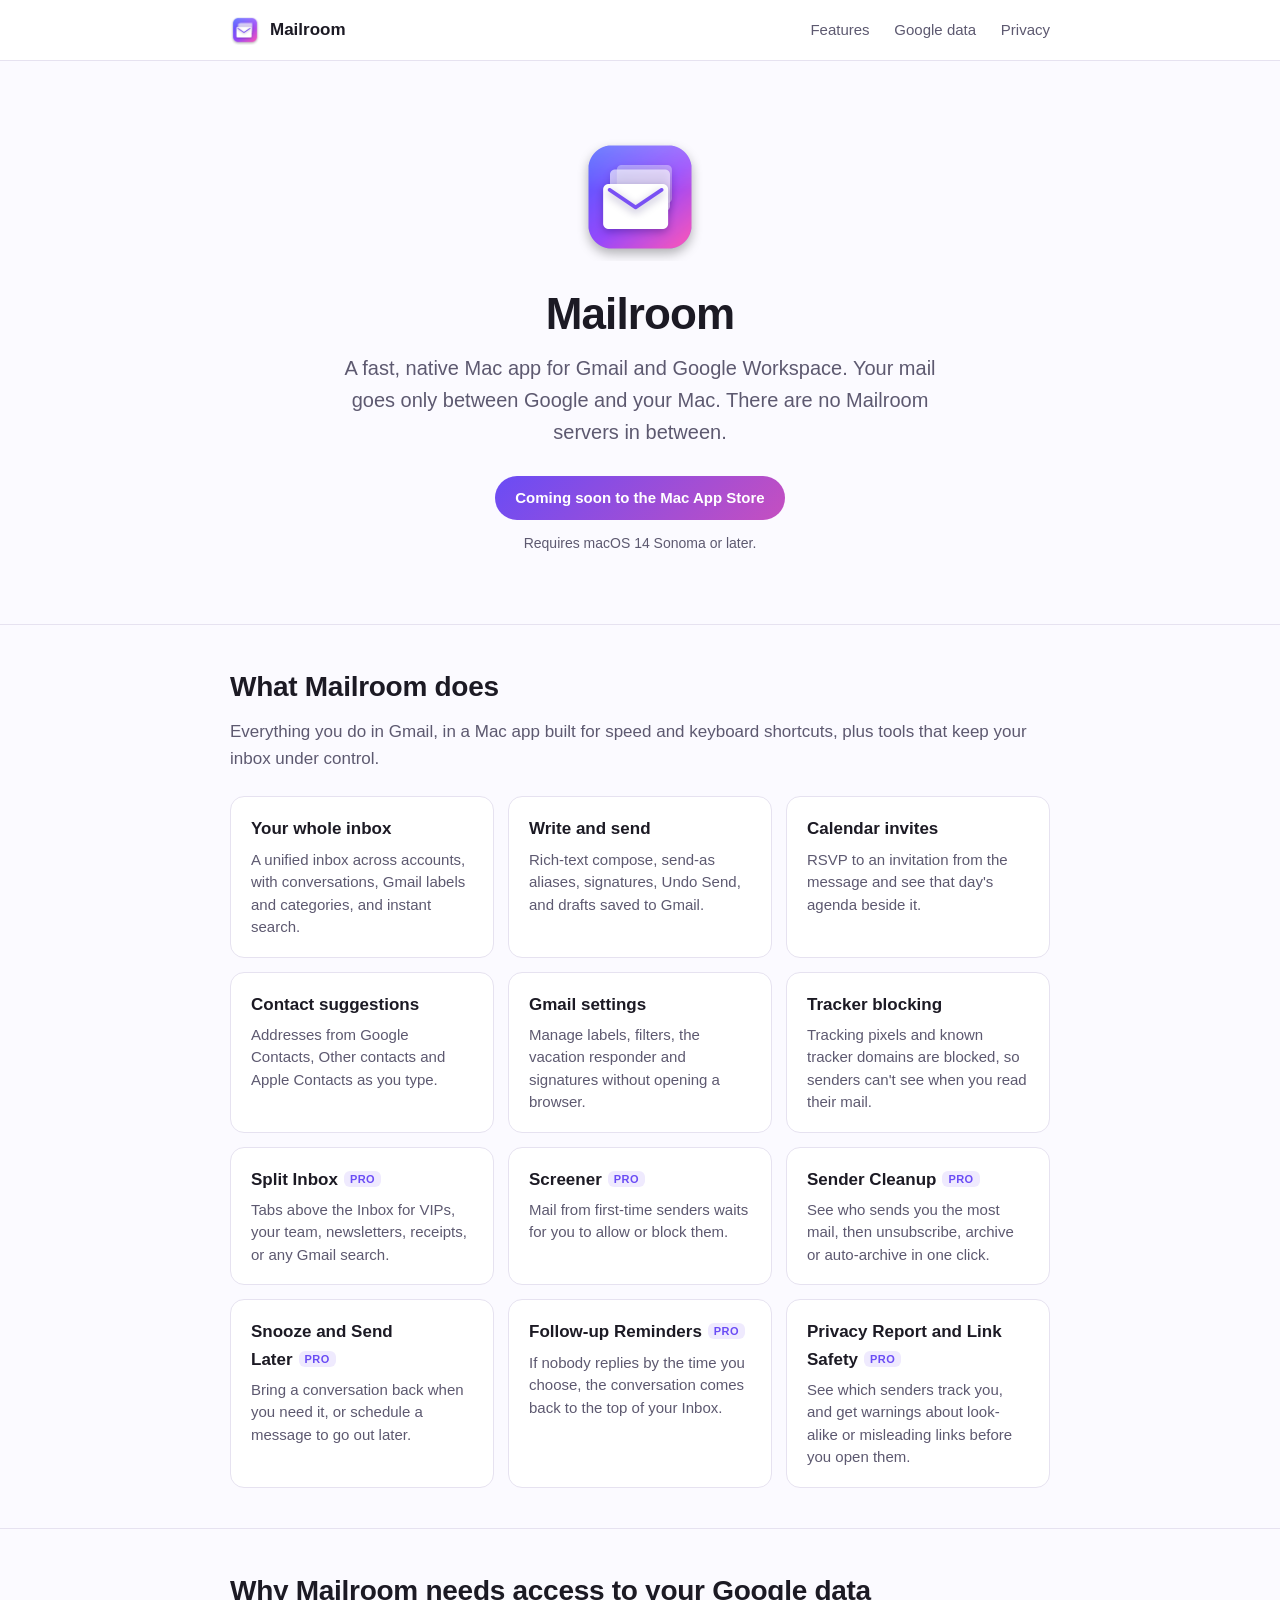
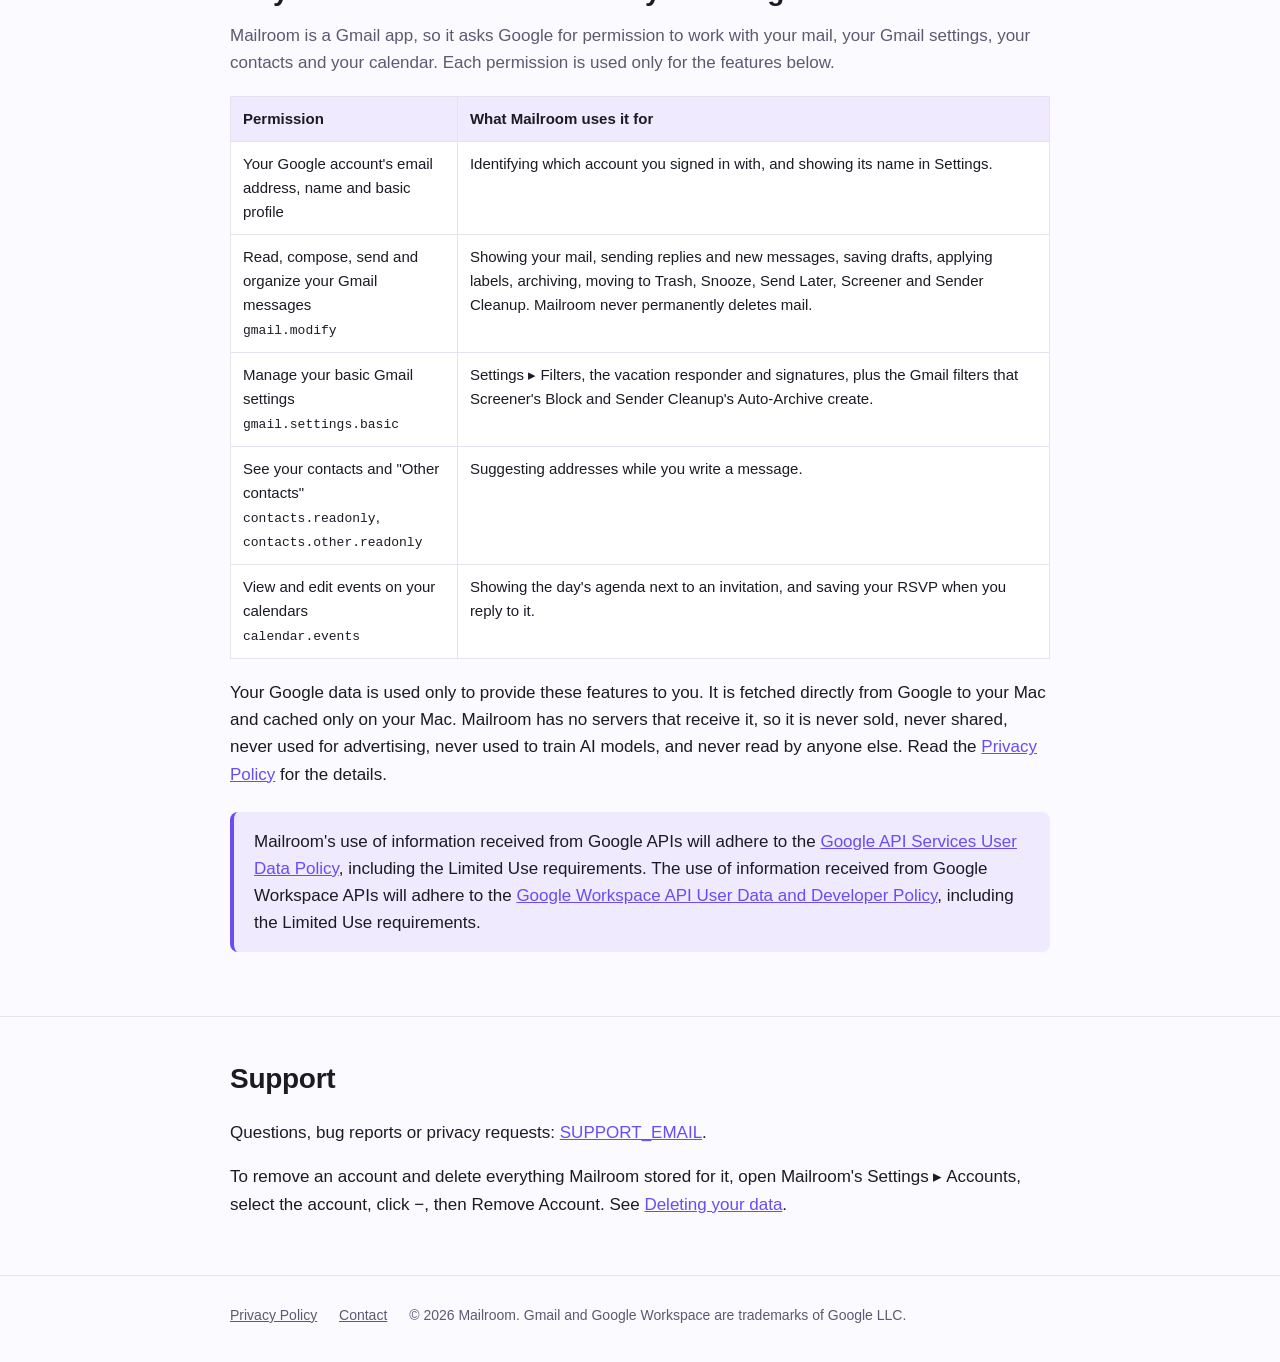
==== index.html @ a1aa576f "Add homepage and privacy policy site for Google verification" ====
<!doctype html>
<html lang="en">
<head>
  <meta charset="utf-8">
  <meta name="viewport" content="width=device-width, initial-scale=1">
  <title>Mailroom — a native Gmail app for Mac</title>
  <meta name="description" content="Mailroom is a fast, native Mac app for Gmail. Your mail goes only between Google and your Mac.">
  <link rel="icon" href="favicon.png">
  <link rel="stylesheet" href="style.css">
</head>
<body>
  <header class="site">
    <div class="wrap">
      <a class="brand" href="./"><img src="icon.png" alt="">Mailroom</a>
      <nav>
        <a href="#features">Features</a>
        <a href="#google-data">Google data</a>
        <a href="privacy.html">Privacy</a>
      </nav>
    </div>
  </header>

  <main>
    <div class="hero wrap">
      <img src="icon.png" alt="Mailroom app icon">
      <h1>Mailroom</h1>
      <p class="lede">A fast, native Mac app for Gmail and Google Workspace. Your mail goes only between Google and your Mac. There are no Mailroom servers in between.</p>
      <span class="badge">Coming soon to the Mac App Store</span>
      <p class="note">Requires macOS 14 Sonoma or later.</p>
    </div>

    <section id="features">
      <div class="wrap">
        <h2>What Mailroom does</h2>
        <p class="intro">Everything you do in Gmail, in a Mac app built for speed and keyboard shortcuts, plus tools that keep your inbox under control.</p>
        <div class="grid">
          <div class="card"><h3>Your whole inbox</h3><p>A unified inbox across accounts, with conversations, Gmail labels and categories, and instant search.</p></div>
          <div class="card"><h3>Write and send</h3><p>Rich-text compose, send-as aliases, signatures, Undo Send, and drafts saved to Gmail.</p></div>
          <div class="card"><h3>Calendar invites</h3><p>RSVP to an invitation from the message and see that day's agenda beside it.</p></div>
          <div class="card"><h3>Contact suggestions</h3><p>Addresses from Google Contacts, Other contacts and Apple Contacts as you type.</p></div>
          <div class="card"><h3>Gmail settings</h3><p>Manage labels, filters, the vacation responder and signatures without opening a browser.</p></div>
          <div class="card"><h3>Tracker blocking</h3><p>Tracking pixels and known tracker domains are blocked, so senders can't see when you read their mail.</p></div>
          <div class="card"><h3>Split Inbox<span class="pro">PRO</span></h3><p>Tabs above the Inbox for VIPs, your team, newsletters, receipts, or any Gmail search.</p></div>
          <div class="card"><h3>Screener<span class="pro">PRO</span></h3><p>Mail from first-time senders waits for you to allow or block them.</p></div>
          <div class="card"><h3>Sender Cleanup<span class="pro">PRO</span></h3><p>See who sends you the most mail, then unsubscribe, archive or auto-archive in one click.</p></div>
          <div class="card"><h3>Snooze and Send Later<span class="pro">PRO</span></h3><p>Bring a conversation back when you need it, or schedule a message to go out later.</p></div>
          <div class="card"><h3>Follow-up Reminders<span class="pro">PRO</span></h3><p>If nobody replies by the time you choose, the conversation comes back to the top of your Inbox.</p></div>
          <div class="card"><h3>Privacy Report and Link Safety<span class="pro">PRO</span></h3><p>See which senders track you, and get warnings about look-alike or misleading links before you open them.</p></div>
        </div>
      </div>
    </section>

    <section id="google-data">
      <div class="wrap">
        <h2>Why Mailroom needs access to your Google data</h2>
        <p class="intro">Mailroom is a Gmail app, so it asks Google for permission to work with your mail, your Gmail settings, your contacts and your calendar. Each permission is used only for the features below.</p>
        <div class="table-wrap">
          <table>
            <thead><tr><th>Permission</th><th>What Mailroom uses it for</th></tr></thead>
            <tbody>
              <tr><td>Your Google account's email address, name and basic profile</td><td>Identifying which account you signed in with, and showing its name in Settings.</td></tr>
              <tr><td>Read, compose, send and organize your Gmail messages<br><code>gmail.modify</code></td><td>Showing your mail, sending replies and new messages, saving drafts, applying labels, archiving, moving to Trash, Snooze, Send Later, Screener and Sender Cleanup. Mailroom never permanently deletes mail.</td></tr>
              <tr><td>Manage your basic Gmail settings<br><code>gmail.settings.basic</code></td><td>Settings ▸ Filters, the vacation responder and signatures, plus the Gmail filters that Screener's Block and Sender Cleanup's Auto-Archive create.</td></tr>
              <tr><td>See your contacts and "Other contacts"<br><code>contacts.readonly</code>, <code>contacts.other.readonly</code></td><td>Suggesting addresses while you write a message.</td></tr>
              <tr><td>View and edit events on your calendars<br><code>calendar.events</code></td><td>Showing the day's agenda next to an invitation, and saving your RSVP when you reply to it.</td></tr>
            </tbody>
          </table>
        </div>
        <p>Your Google data is used only to provide these features to you. It is fetched directly from Google to your Mac and cached only on your Mac. Mailroom has no servers that receive it, so it is never sold, never shared, never used for advertising, never used to train AI models, and never read by anyone else. Read the <a href="privacy.html">Privacy Policy</a> for the details.</p>
        <div class="callout">
          <p>Mailroom's use of information received from Google APIs will adhere to the <a href="https://developers.google.com/terms/api-services-user-data-policy">Google API Services User Data Policy</a>, including the Limited Use requirements. The use of information received from Google Workspace APIs will adhere to the <a href="https://developers.google.com/workspace/workspace-api-user-data-developer-policy">Google Workspace API User Data and Developer Policy</a>, including the Limited Use requirements.</p>
        </div>
      </div>
    </section>

    <section id="support">
      <div class="wrap">
        <h2>Support</h2>
        <p>Questions, bug reports or privacy requests: <a href="mailto:SUPPORT_EMAIL">SUPPORT_EMAIL</a>.</p>
        <p>To remove an account and delete everything Mailroom stored for it, open Mailroom's Settings ▸ Accounts, select the account, click −, then Remove Account. See <a href="privacy.html#deletion">Deleting your data</a>.</p>
      </div>
    </section>
  </main>

  <footer class="site">
    <div class="wrap">
      <a href="privacy.html">Privacy Policy</a>
      <a href="mailto:SUPPORT_EMAIL">Contact</a>
      <span>© 2026 Mailroom. Gmail and Google Workspace are trademarks of Google LLC.</span>
    </div>
  </footer>
</body>
</html>
---- style.css ----
:root {
  --bg: #fbfaff;
  --surface: #ffffff;
  --text: #1c1a24;
  --muted: #5d5970;
  --line: #e6e2f0;
  --accent: #6a4cf5;
  --accent-2: #c54fc0;
  --accent-soft: #efeafe;
  color-scheme: light dark;
}

@media (prefers-color-scheme: dark) {
  :root {
    --bg: #121019;
    --surface: #1b1824;
    --text: #ecebf2;
    --muted: #a8a4b8;
    --line: #2d2a3a;
    --accent: #9c87ff;
    --accent-2: #e07ad9;
    --accent-soft: #241f38;
  }
}

* { box-sizing: border-box; }

body {
  margin: 0;
  background: var(--bg);
  color: var(--text);
  font: 17px/1.6 -apple-system, BlinkMacSystemFont, "SF Pro Text", "Helvetica Neue", Helvetica, Arial, sans-serif;
  -webkit-font-smoothing: antialiased;
}

a { color: var(--accent); }
a:hover { text-decoration-thickness: 2px; }

.wrap { max-width: 860px; margin: 0 auto; padding: 0 20px; }

header.site {
  border-bottom: 1px solid var(--line);
  background: var(--surface);
}
header.site .wrap {
  display: flex;
  align-items: center;
  justify-content: space-between;
  gap: 16px;
  height: 60px;
}
.brand {
  display: flex;
  align-items: center;
  gap: 10px;
  font-weight: 650;
  color: var(--text);
  text-decoration: none;
}
.brand img { width: 30px; height: 30px; }
nav a { color: var(--muted); text-decoration: none; margin-left: 20px; font-size: 15px; }
nav a:hover, nav a[aria-current] { color: var(--text); }

.hero { text-align: center; padding-top: 72px; padding-bottom: 56px; }
.hero img { width: 128px; height: 128px; }
.hero h1 { font-size: 44px; line-height: 1.15; margin: 20px 0 12px; letter-spacing: -0.02em; }
.hero p.lede { font-size: 20px; color: var(--muted); max-width: 600px; margin: 0 auto 28px; }
.badge {
  display: inline-block;
  padding: 10px 20px;
  border-radius: 999px;
  background: linear-gradient(135deg, var(--accent), var(--accent-2));
  color: #fff;
  font-weight: 600;
  font-size: 15px;
}
.hero .note { font-size: 14px; color: var(--muted); margin-top: 12px; }

section { padding: 40px 0; border-top: 1px solid var(--line); }
section h2 { font-size: 28px; margin: 0 0 8px; letter-spacing: -0.01em; }
section > .wrap > p.intro { color: var(--muted); margin-top: 0; }

.grid {
  display: grid;
  grid-template-columns: repeat(auto-fill, minmax(240px, 1fr));
  gap: 14px;
  margin-top: 24px;
}
.card {
  background: var(--surface);
  border: 1px solid var(--line);
  border-radius: 14px;
  padding: 18px 20px;
}
.card h3 { margin: 0 0 6px; font-size: 17px; }
.card p { margin: 0; color: var(--muted); font-size: 15px; line-height: 1.5; }
.pro { font-size: 11px; font-weight: 700; letter-spacing: 0.04em; color: var(--accent); background: var(--accent-soft); border-radius: 6px; padding: 2px 6px; margin-left: 6px; vertical-align: 2px; }

.table-wrap { overflow-x: auto; margin: 20px 0; }
table { border-collapse: collapse; width: 100%; font-size: 15px; background: var(--surface); }
th, td { text-align: left; vertical-align: top; padding: 10px 12px; border: 1px solid var(--line); }
th { background: var(--accent-soft); font-weight: 600; }
td code { font-size: 13px; overflow-wrap: anywhere; }

.callout {
  background: var(--accent-soft);
  border-left: 4px solid var(--accent);
  border-radius: 8px;
  padding: 16px 20px;
  margin: 24px 0;
}
.callout p { margin: 0; }

article.policy { padding: 48px 0 64px; }
article.policy h1 { font-size: 38px; margin: 0 0 4px; letter-spacing: -0.02em; }
article.policy .updated { color: var(--muted); margin-top: 0; }
article.policy h2 { font-size: 23px; margin: 40px 0 8px; }
article.policy h3 { font-size: 18px; margin: 24px 0 6px; }
article.policy li { margin: 6px 0; }

footer.site { border-top: 1px solid var(--line); padding: 28px 0 40px; color: var(--muted); font-size: 14px; }
footer.site a { color: var(--muted); margin-right: 18px; }

@media (max-width: 560px) {
  .hero { padding-top: 48px; padding-bottom: 40px; }
  .hero h1 { font-size: 34px; }
  nav a:not(:last-child) { display: none; }
}
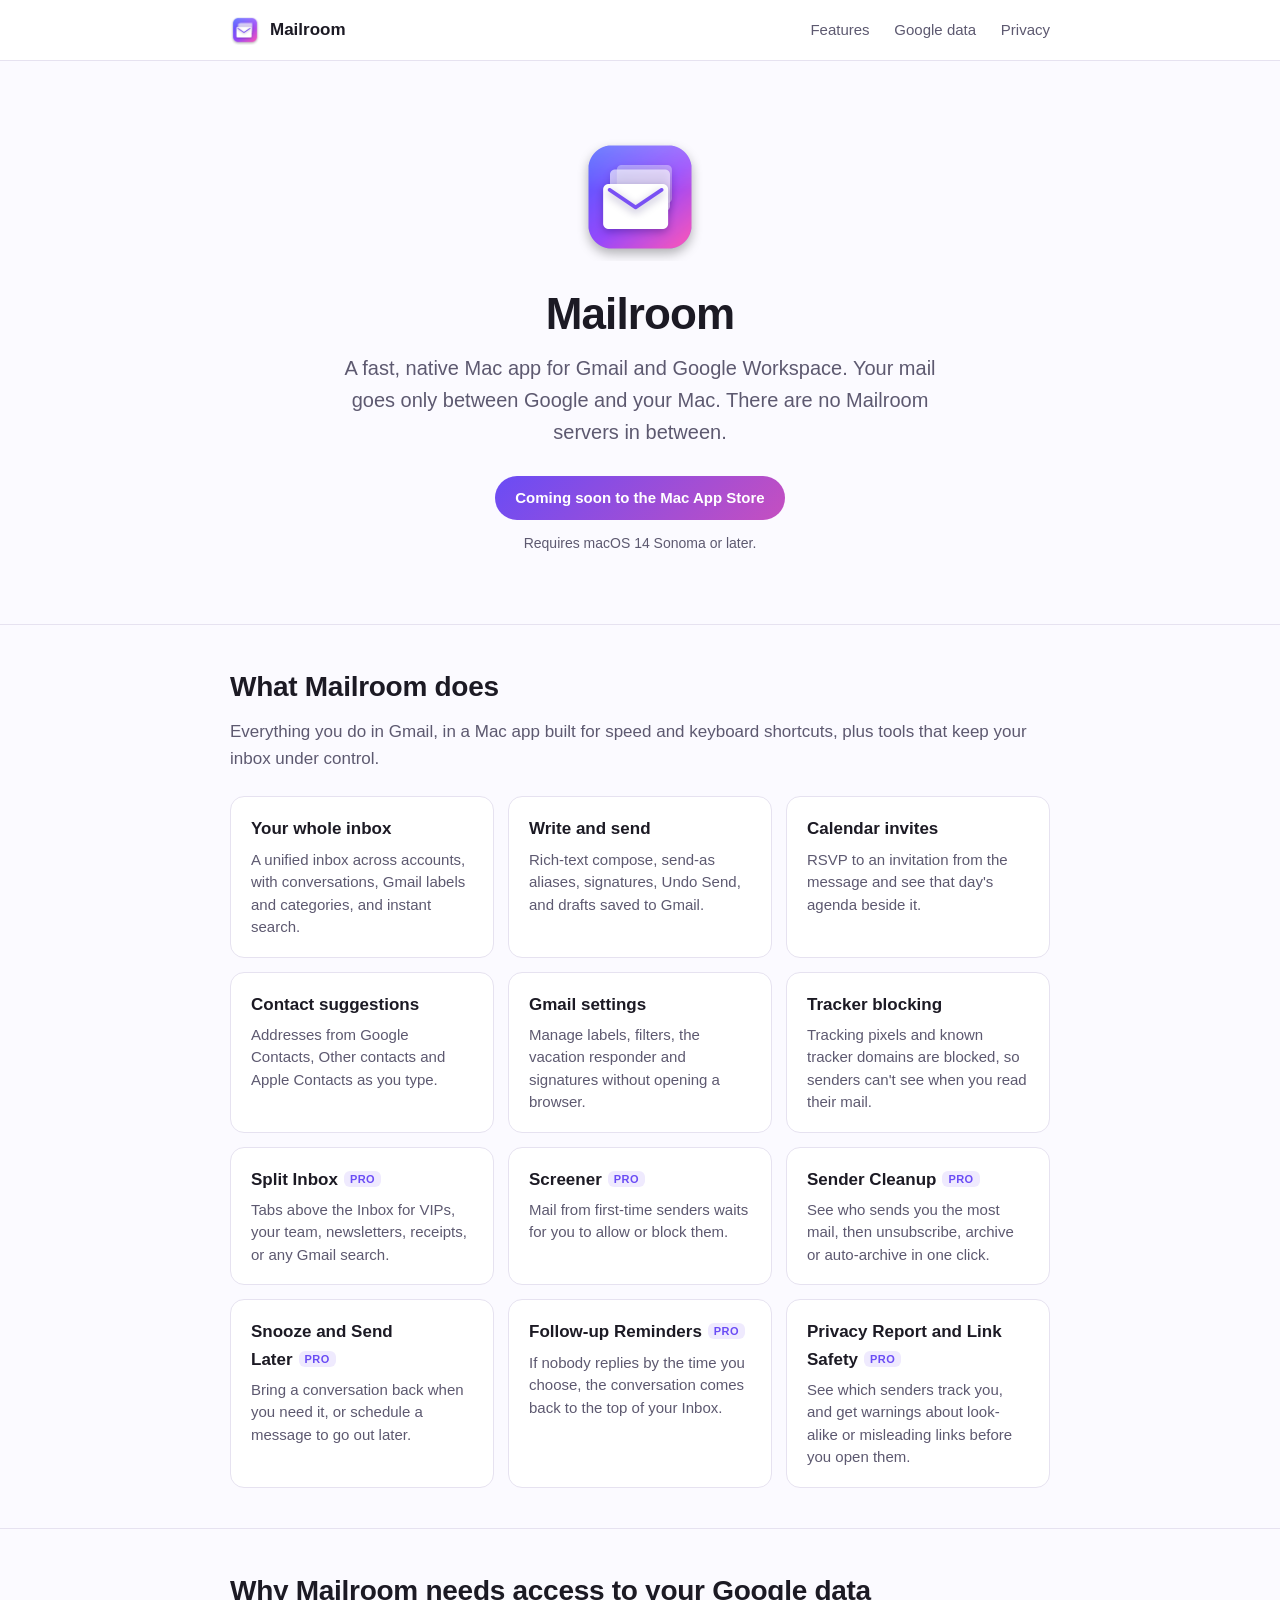
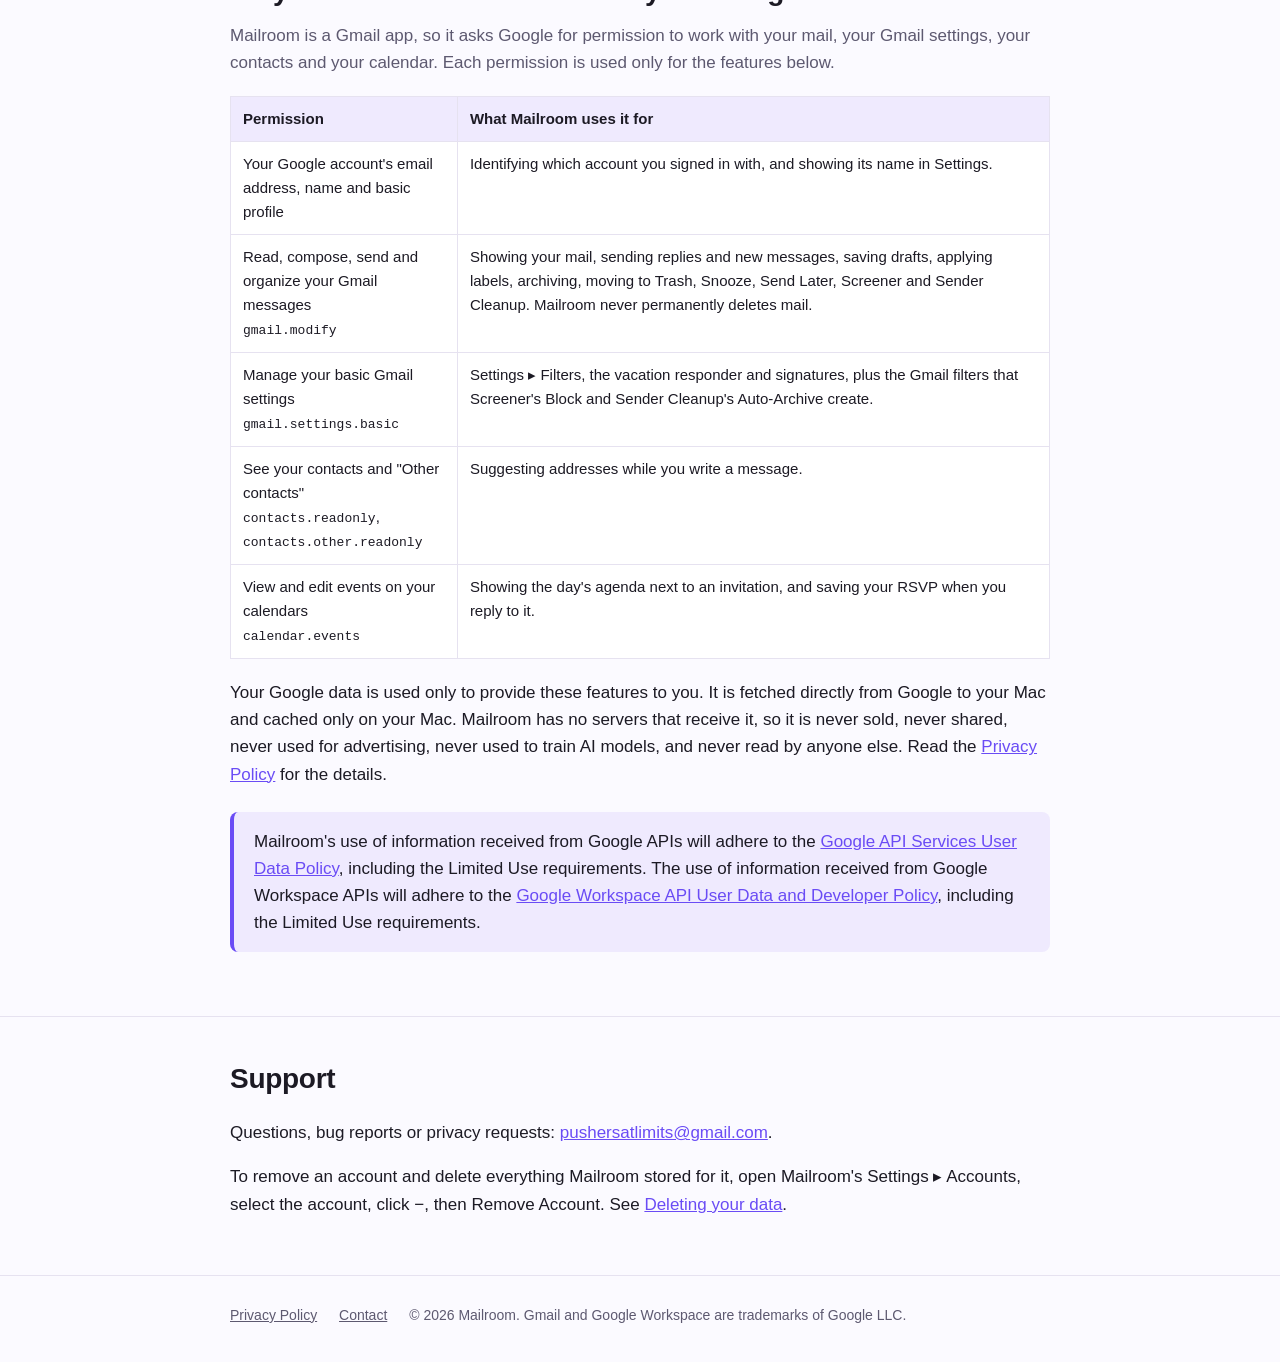
==== commit 9ca5321e: "Move OAuth setup to the pushersatlimits project and fill in the support email" ====
--- a/index.html
+++ b/index.html
@@ -76,7 +76,7 @@
     <section id="support">
       <div class="wrap">
         <h2>Support</h2>
-        <p>Questions, bug reports or privacy requests: <a href="mailto:SUPPORT_EMAIL">SUPPORT_EMAIL</a>.</p>
+        <p>Questions, bug reports or privacy requests: <a href="mailto:pushersatlimits@gmail.com">pushersatlimits@gmail.com</a>.</p>
         <p>To remove an account and delete everything Mailroom stored for it, open Mailroom's Settings ▸ Accounts, select the account, click −, then Remove Account. See <a href="privacy.html#deletion">Deleting your data</a>.</p>
       </div>
     </section>
@@ -85,7 +85,7 @@
   <footer class="site">
     <div class="wrap">
       <a href="privacy.html">Privacy Policy</a>
-      <a href="mailto:SUPPORT_EMAIL">Contact</a>
+      <a href="mailto:pushersatlimits@gmail.com">Contact</a>
       <span>© 2026 Mailroom. Gmail and Google Workspace are trademarks of Google LLC.</span>
     </div>
   </footer>
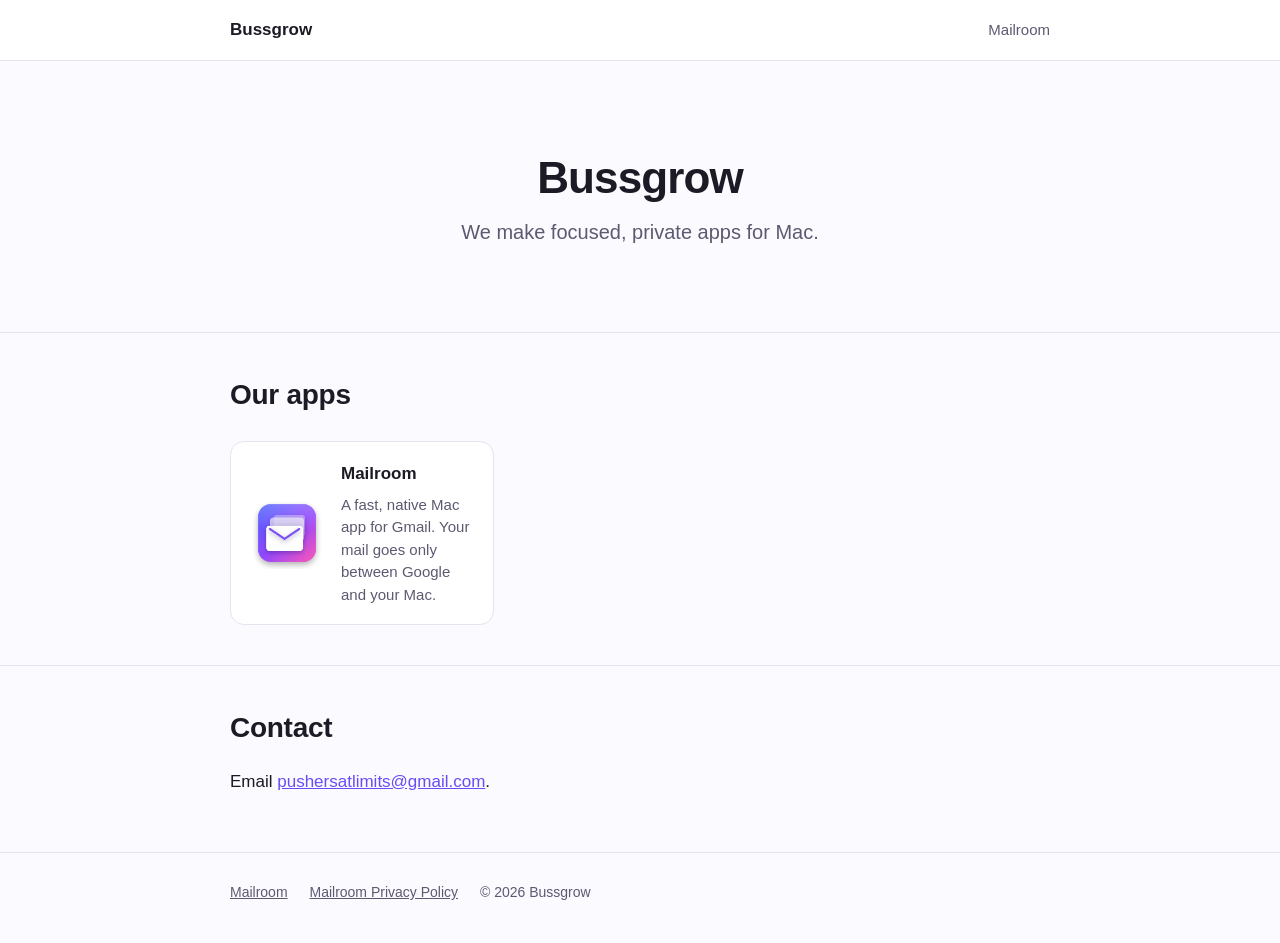
==== commit a084b899: "Move the site under /mailroom on bussgrow.it.com and point the app's privacy link there" ====
--- a/index.html
+++ b/index.html
@@ -3,90 +3,55 @@
 <head>
   <meta charset="utf-8">
   <meta name="viewport" content="width=device-width, initial-scale=1">
-  <title>Mailroom — a native Gmail app for Mac</title>
-  <meta name="description" content="Mailroom is a fast, native Mac app for Gmail. Your mail goes only between Google and your Mac.">
-  <link rel="icon" href="favicon.png">
+  <title>Bussgrow — apps for Mac</title>
+  <meta name="description" content="Bussgrow makes Mac apps, including Mailroom, a native Gmail app for Mac.">
+  <link rel="icon" href="mailroom/favicon.png">
   <link rel="stylesheet" href="style.css">
 </head>
 <body>
   <header class="site">
     <div class="wrap">
-      <a class="brand" href="./"><img src="icon.png" alt="">Mailroom</a>
+      <a class="brand" href="./">Bussgrow</a>
       <nav>
-        <a href="#features">Features</a>
-        <a href="#google-data">Google data</a>
-        <a href="privacy.html">Privacy</a>
+        <a href="mailroom/">Mailroom</a>
       </nav>
     </div>
   </header>
 
   <main>
     <div class="hero wrap">
-      <img src="icon.png" alt="Mailroom app icon">
-      <h1>Mailroom</h1>
-      <p class="lede">A fast, native Mac app for Gmail and Google Workspace. Your mail goes only between Google and your Mac. There are no Mailroom servers in between.</p>
-      <span class="badge">Coming soon to the Mac App Store</span>
-      <p class="note">Requires macOS 14 Sonoma or later.</p>
+      <h1>Bussgrow</h1>
+      <p class="lede">We make focused, private apps for Mac.</p>
     </div>
 
-    <section id="features">
+    <section id="apps">
       <div class="wrap">
-        <h2>What Mailroom does</h2>
-        <p class="intro">Everything you do in Gmail, in a Mac app built for speed and keyboard shortcuts, plus tools that keep your inbox under control.</p>
+        <h2>Our apps</h2>
         <div class="grid">
-          <div class="card"><h3>Your whole inbox</h3><p>A unified inbox across accounts, with conversations, Gmail labels and categories, and instant search.</p></div>
-          <div class="card"><h3>Write and send</h3><p>Rich-text compose, send-as aliases, signatures, Undo Send, and drafts saved to Gmail.</p></div>
-          <div class="card"><h3>Calendar invites</h3><p>RSVP to an invitation from the message and see that day's agenda beside it.</p></div>
-          <div class="card"><h3>Contact suggestions</h3><p>Addresses from Google Contacts, Other contacts and Apple Contacts as you type.</p></div>
-          <div class="card"><h3>Gmail settings</h3><p>Manage labels, filters, the vacation responder and signatures without opening a browser.</p></div>
-          <div class="card"><h3>Tracker blocking</h3><p>Tracking pixels and known tracker domains are blocked, so senders can't see when you read their mail.</p></div>
-          <div class="card"><h3>Split Inbox<span class="pro">PRO</span></h3><p>Tabs above the Inbox for VIPs, your team, newsletters, receipts, or any Gmail search.</p></div>
-          <div class="card"><h3>Screener<span class="pro">PRO</span></h3><p>Mail from first-time senders waits for you to allow or block them.</p></div>
-          <div class="card"><h3>Sender Cleanup<span class="pro">PRO</span></h3><p>See who sends you the most mail, then unsubscribe, archive or auto-archive in one click.</p></div>
-          <div class="card"><h3>Snooze and Send Later<span class="pro">PRO</span></h3><p>Bring a conversation back when you need it, or schedule a message to go out later.</p></div>
-          <div class="card"><h3>Follow-up Reminders<span class="pro">PRO</span></h3><p>If nobody replies by the time you choose, the conversation comes back to the top of your Inbox.</p></div>
-          <div class="card"><h3>Privacy Report and Link Safety<span class="pro">PRO</span></h3><p>See which senders track you, and get warnings about look-alike or misleading links before you open them.</p></div>
+          <a class="card app-link" href="mailroom/">
+            <img src="mailroom/icon.png" alt="Mailroom app icon">
+            <div>
+              <h3>Mailroom</h3>
+              <p>A fast, native Mac app for Gmail. Your mail goes only between Google and your Mac.</p>
+            </div>
+          </a>
         </div>
       </div>
     </section>
 
-    <section id="google-data">
+    <section id="contact">
       <div class="wrap">
-        <h2>Why Mailroom needs access to your Google data</h2>
-        <p class="intro">Mailroom is a Gmail app, so it asks Google for permission to work with your mail, your Gmail settings, your contacts and your calendar. Each permission is used only for the features below.</p>
-        <div class="table-wrap">
-          <table>
-            <thead><tr><th>Permission</th><th>What Mailroom uses it for</th></tr></thead>
-            <tbody>
-              <tr><td>Your Google account's email address, name and basic profile</td><td>Identifying which account you signed in with, and showing its name in Settings.</td></tr>
-              <tr><td>Read, compose, send and organize your Gmail messages<br><code>gmail.modify</code></td><td>Showing your mail, sending replies and new messages, saving drafts, applying labels, archiving, moving to Trash, Snooze, Send Later, Screener and Sender Cleanup. Mailroom never permanently deletes mail.</td></tr>
-              <tr><td>Manage your basic Gmail settings<br><code>gmail.settings.basic</code></td><td>Settings ▸ Filters, the vacation responder and signatures, plus the Gmail filters that Screener's Block and Sender Cleanup's Auto-Archive create.</td></tr>
-              <tr><td>See your contacts and "Other contacts"<br><code>contacts.readonly</code>, <code>contacts.other.readonly</code></td><td>Suggesting addresses while you write a message.</td></tr>
-              <tr><td>View and edit events on your calendars<br><code>calendar.events</code></td><td>Showing the day's agenda next to an invitation, and saving your RSVP when you reply to it.</td></tr>
-            </tbody>
-          </table>
-        </div>
-        <p>Your Google data is used only to provide these features to you. It is fetched directly from Google to your Mac and cached only on your Mac. Mailroom has no servers that receive it, so it is never sold, never shared, never used for advertising, never used to train AI models, and never read by anyone else. Read the <a href="privacy.html">Privacy Policy</a> for the details.</p>
-        <div class="callout">
-          <p>Mailroom's use of information received from Google APIs will adhere to the <a href="https://developers.google.com/terms/api-services-user-data-policy">Google API Services User Data Policy</a>, including the Limited Use requirements. The use of information received from Google Workspace APIs will adhere to the <a href="https://developers.google.com/workspace/workspace-api-user-data-developer-policy">Google Workspace API User Data and Developer Policy</a>, including the Limited Use requirements.</p>
-        </div>
-      </div>
-    </section>
-
-    <section id="support">
-      <div class="wrap">
-        <h2>Support</h2>
-        <p>Questions, bug reports or privacy requests: <a href="mailto:pushersatlimits@gmail.com">pushersatlimits@gmail.com</a>.</p>
-        <p>To remove an account and delete everything Mailroom stored for it, open Mailroom's Settings ▸ Accounts, select the account, click −, then Remove Account. See <a href="privacy.html#deletion">Deleting your data</a>.</p>
+        <h2>Contact</h2>
+        <p>Email <a href="mailto:pushersatlimits@gmail.com">pushersatlimits@gmail.com</a>.</p>
       </div>
     </section>
   </main>
 
   <footer class="site">
     <div class="wrap">
-      <a href="privacy.html">Privacy Policy</a>
-      <a href="mailto:pushersatlimits@gmail.com">Contact</a>
-      <span>© 2026 Mailroom. Gmail and Google Workspace are trademarks of Google LLC.</span>
+      <a href="mailroom/">Mailroom</a>
+      <a href="mailroom/privacy.html">Mailroom Privacy Policy</a>
+      <span>© 2026 Bussgrow</span>
     </div>
   </footer>
 </body>
--- a/style.css
+++ b/style.css
@@ -126,3 +126,9 @@
   .hero h1 { font-size: 34px; }
   nav a:not(:last-child) { display: none; }
 }
+
+footer.site span a { margin-right: 0; }
+
+.app-link { display: flex; gap: 18px; align-items: center; text-decoration: none; color: inherit; }
+.app-link img { width: 72px; height: 72px; flex: none; }
+.app-link:hover h3 { color: var(--accent); }
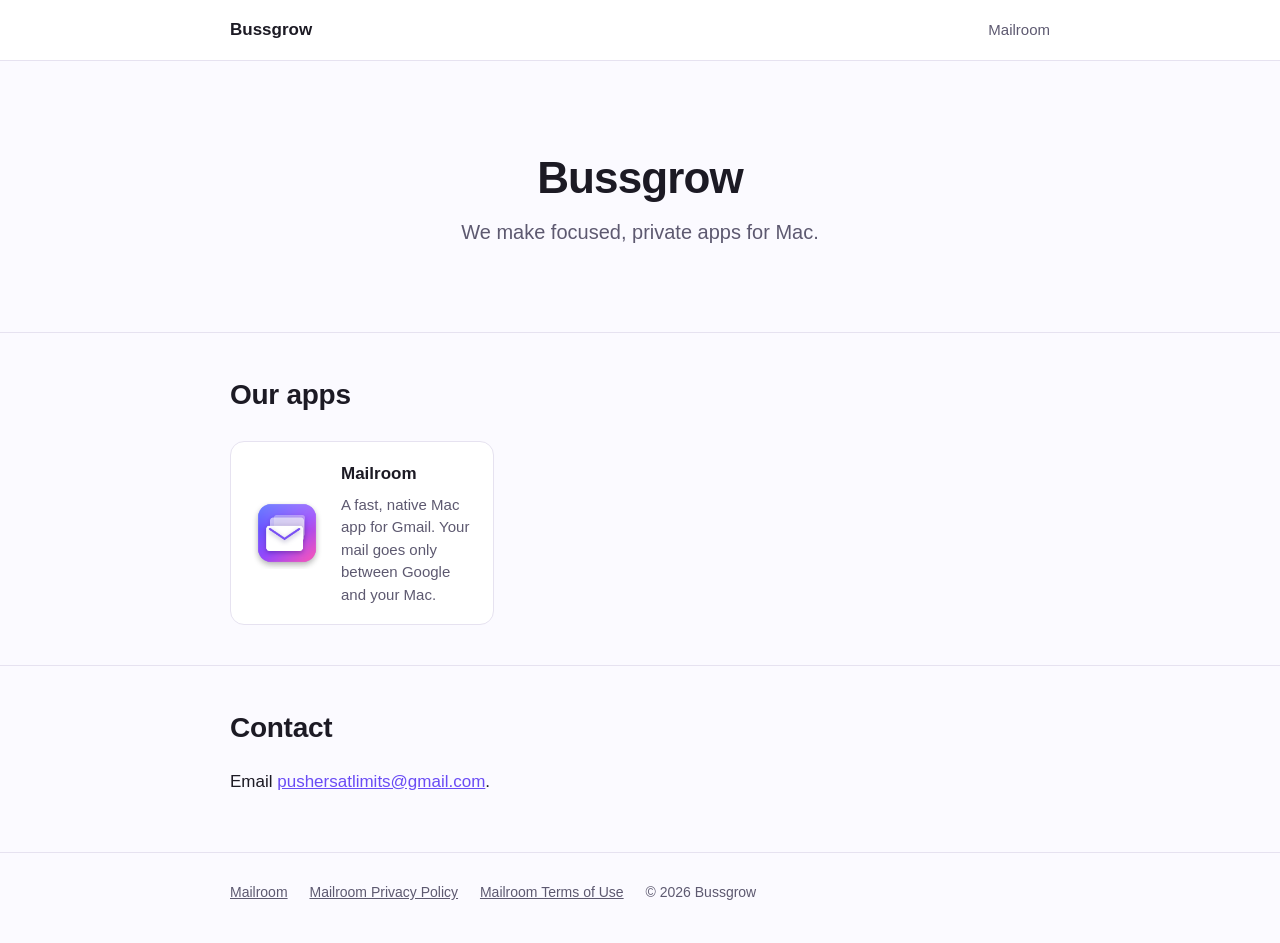
==== commit 3ae0018a: "Add Terms of Use page, settle the Mailroom name, and add the consent-screen logo" ====
--- a/index.html
+++ b/index.html
@@ -51,6 +51,7 @@
     <div class="wrap">
       <a href="mailroom/">Mailroom</a>
       <a href="mailroom/privacy.html">Mailroom Privacy Policy</a>
+      <a href="mailroom/terms.html">Mailroom Terms of Use</a>
       <span>© 2026 Bussgrow</span>
     </div>
   </footer>
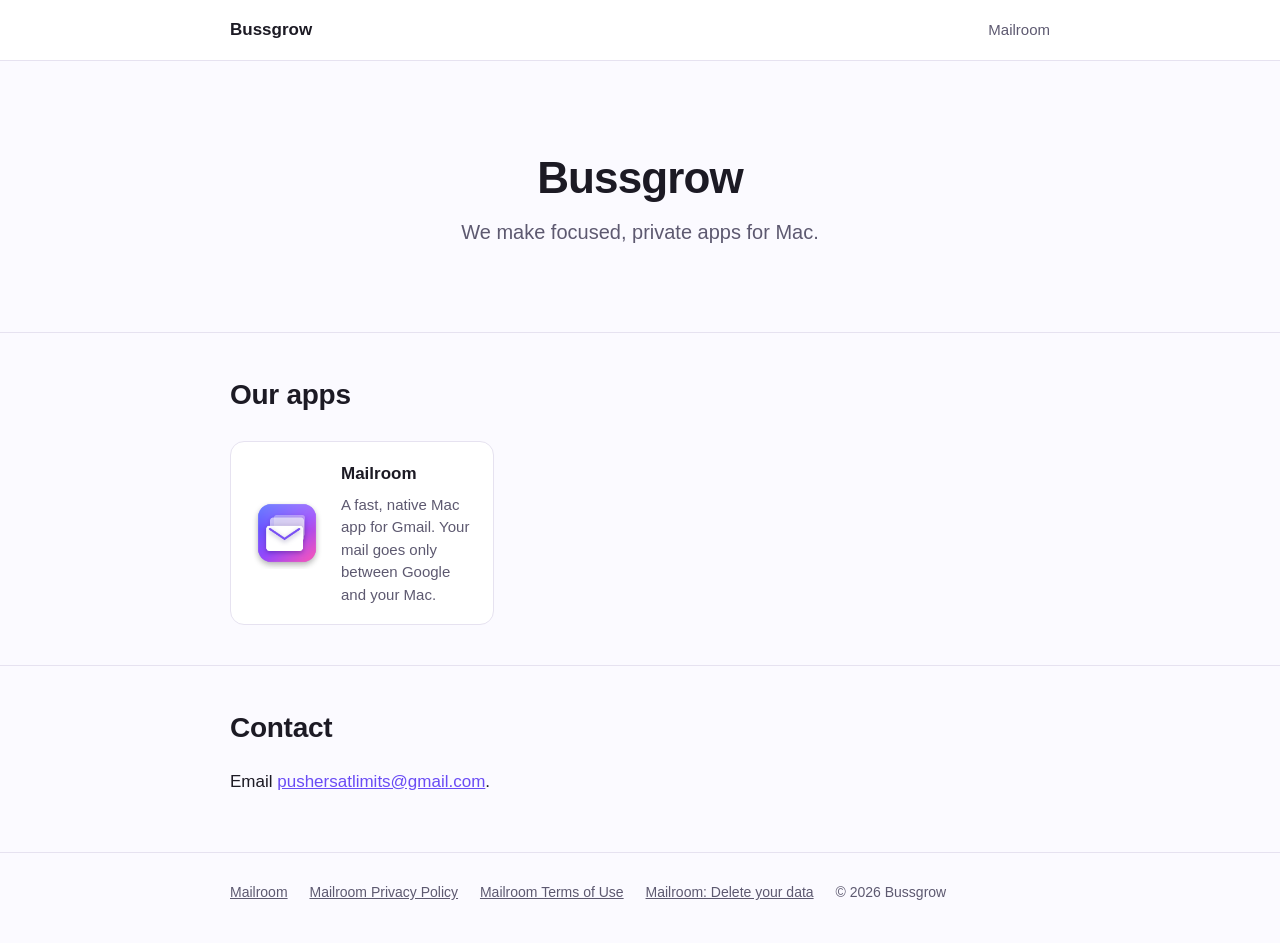
==== commit b48ec7df: "Add the data-deletion help page" ====
--- a/index.html
+++ b/index.html
@@ -52,6 +52,7 @@
       <a href="mailroom/">Mailroom</a>
       <a href="mailroom/privacy.html">Mailroom Privacy Policy</a>
       <a href="mailroom/terms.html">Mailroom Terms of Use</a>
+      <a href="mailroom/delete-data.html">Mailroom: Delete your data</a>
       <span>© 2026 Bussgrow</span>
     </div>
   </footer>
